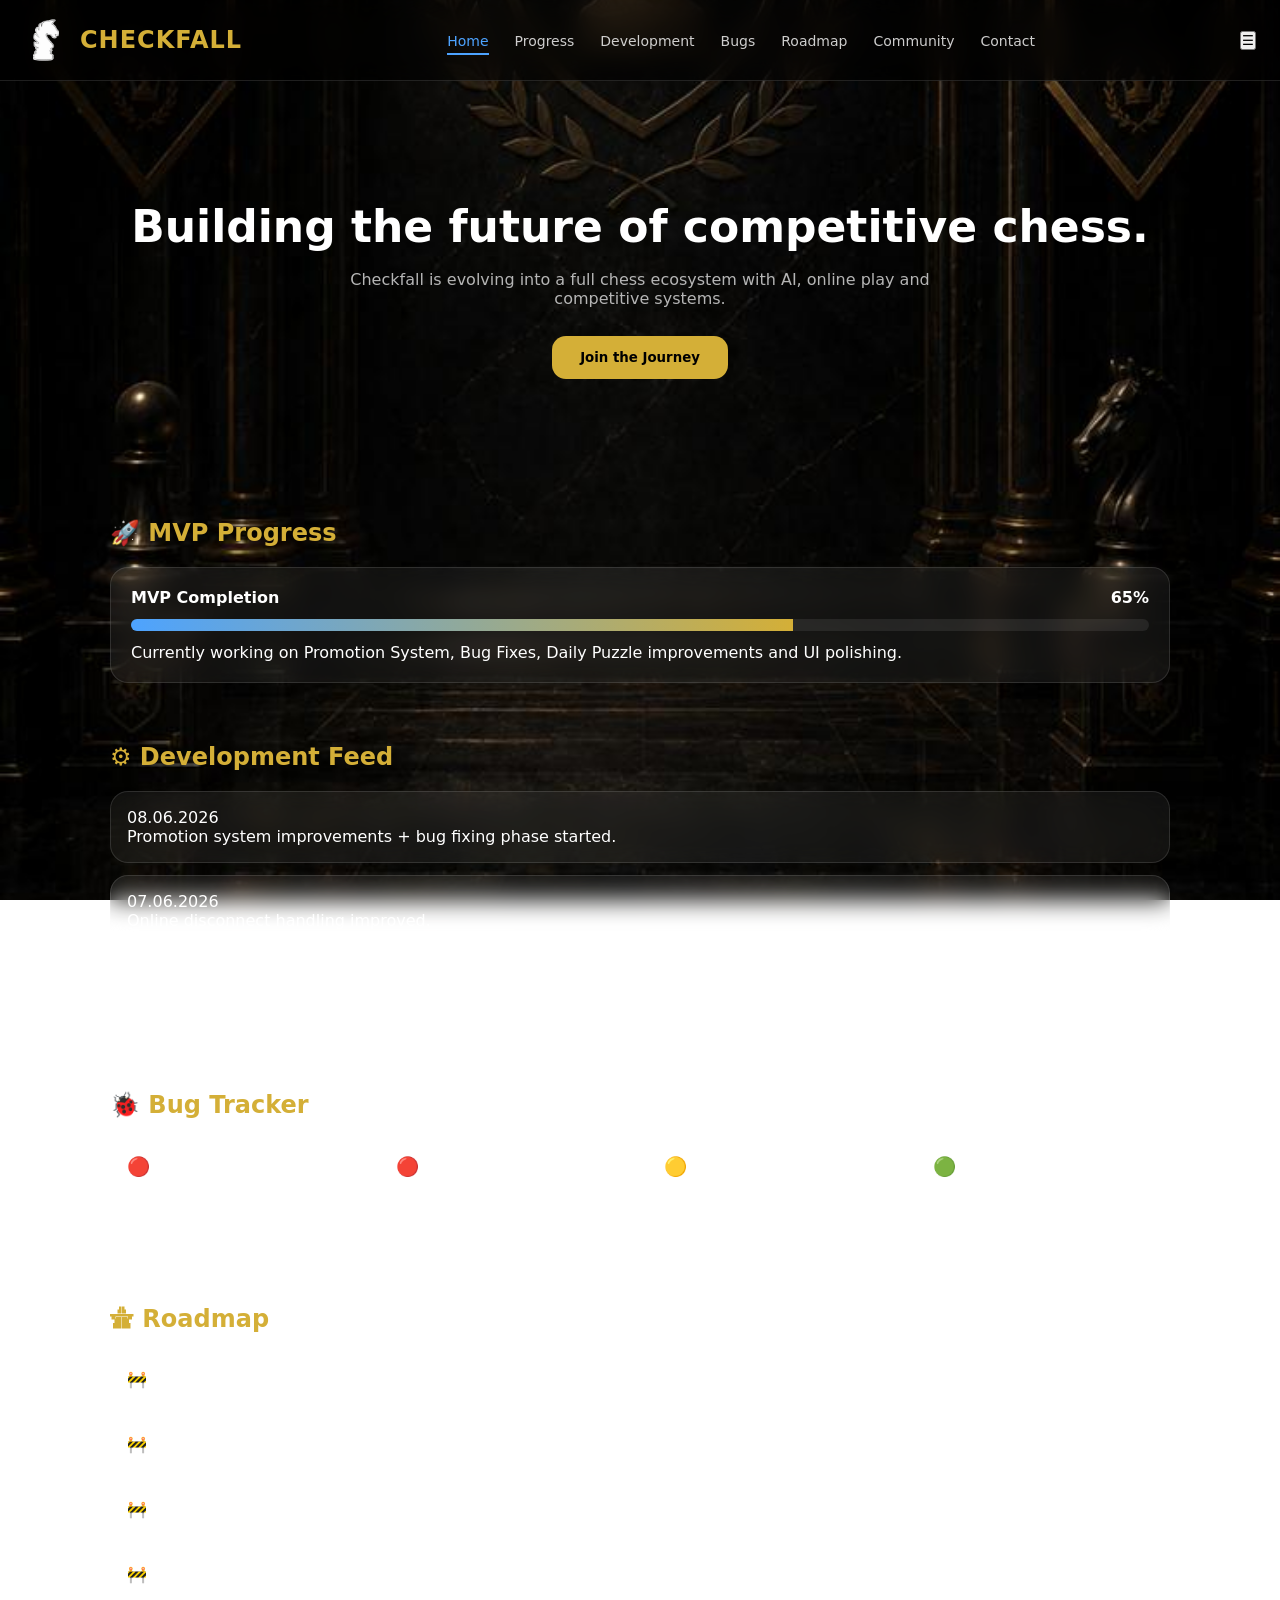
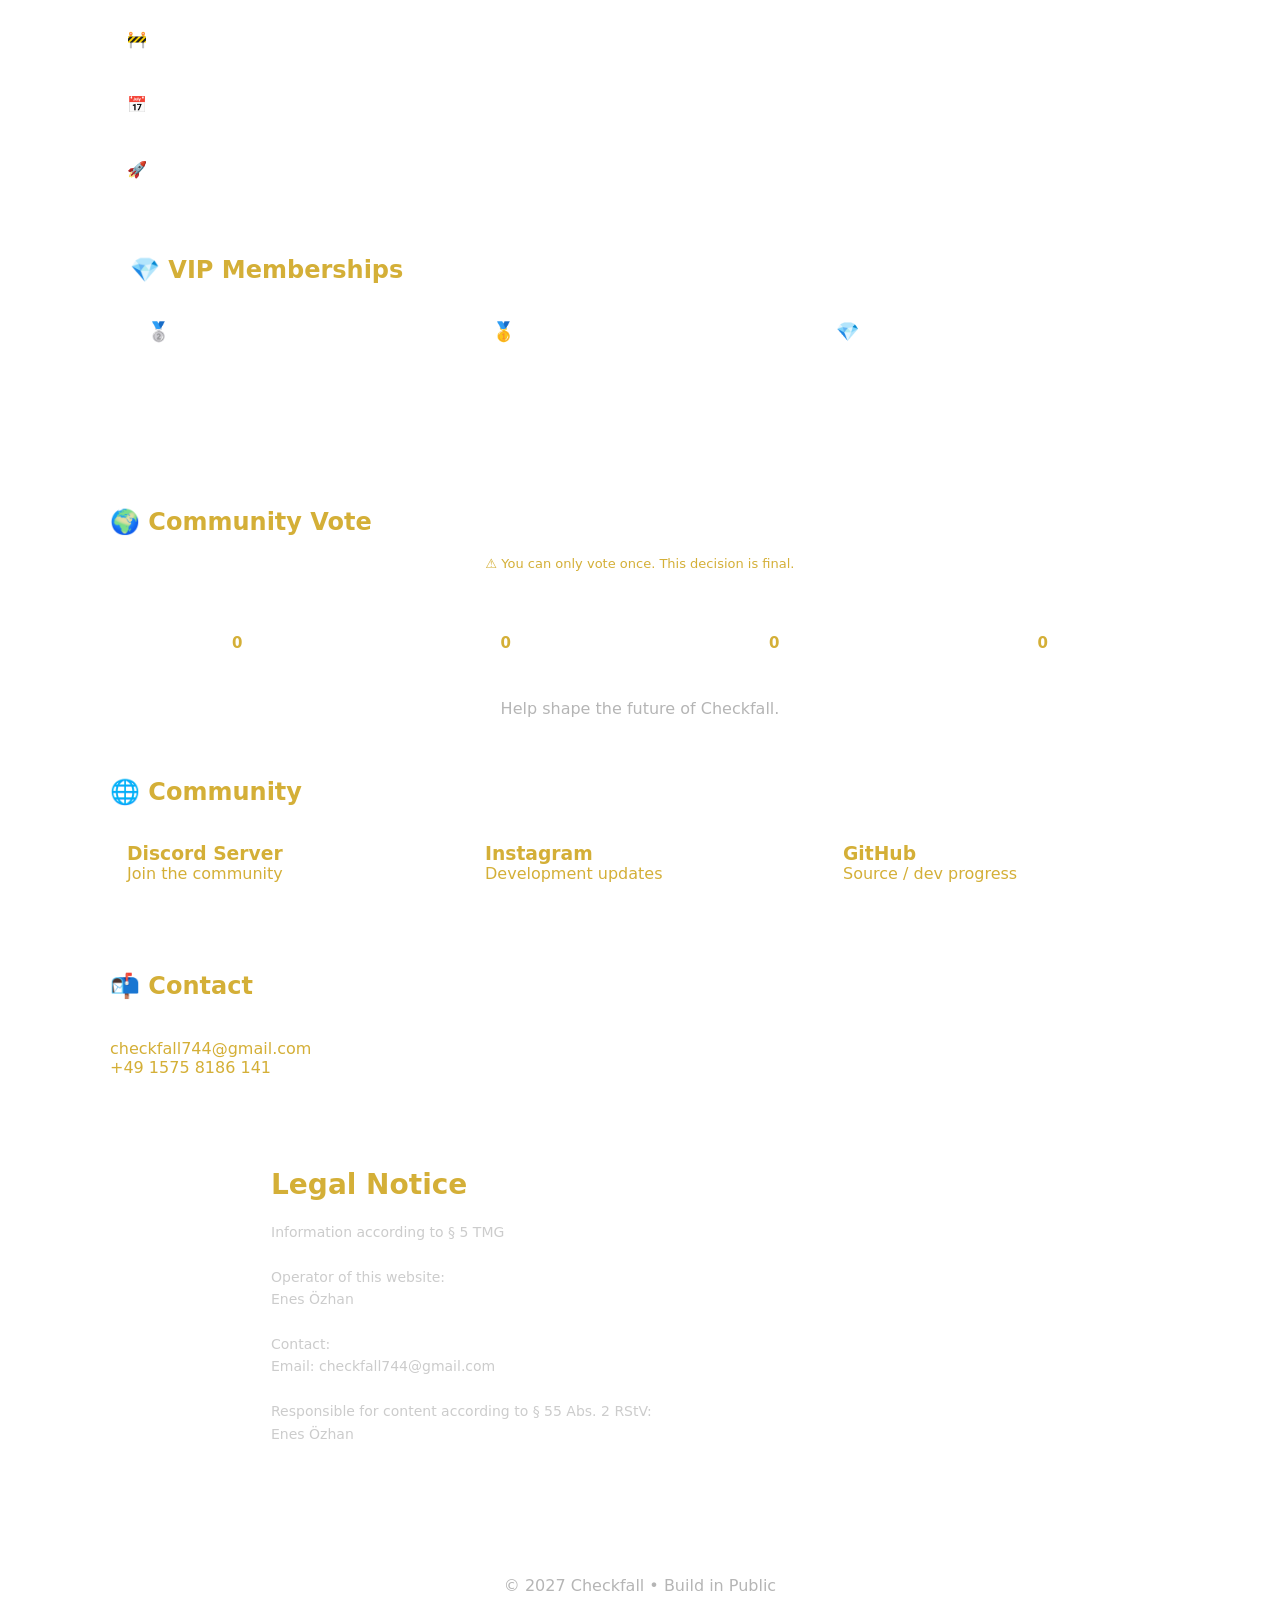
==== index.html @ c83b3245 "Initial Checkfall website" ====
<!DOCTYPE html>
<html lang="de">

<head>
    <meta charset="UTF-8">
    <meta name="viewport" content="width=device-width, initial-scale=1.0">
    <title>Checkfall HQ</title>

    <link rel="icon" href="assets/queen_black.png">
    <link rel="stylesheet" href="style.css">
</head>

<body>

    <div class="overlay"></div>

    <!-- NAVIGATION -->
    <nav>
        <div class="nav-left">
            <img src="assets/knight_white.png" alt="Checkfall Logo" class="logo-img">
            <div class="nav-logo">CHECKFALL</div>
        </div>

        <ul class="nav-links" id="navLinks">
            <li><a href="#home">Home</a></li>
            <li><a href="#progress">Progress</a></li>
            <li><a href="#development">Development</a></li>
            <li><a href="#bugs">Bugs</a></li>
            <li><a href="#roadmap">Roadmap</a></li>
            <li><a href="#community">Community</a></li>
            <li><a href="#contact">Contact</a></li>
        </ul>

        <button class="menu-btn" onclick="toggleMenu()">☰</button>
    </nav>

    <!-- HERO -->
    <header id="home" class="hero">
        <h1>Building the future of competitive chess.</h1>

        <p>
            Checkfall is evolving into a full chess ecosystem with AI, online play and competitive systems.
        </p>

        <button class="cta-btn" onclick="document.getElementById('progress').scrollIntoView({behavior:'smooth'})">
            Join the Journey
        </button>
    </header>

    <!-- PROGRESS -->
    <section id="progress" class="section">
        <h2>🚀 MVP Progress</h2>

        <div class="progress-card">
            <div class="progress-top">
                <span>MVP Completion</span>
                <span>65%</span>
            </div>

            <div class="progress-bar">
                <div class="progress-fill"></div>
            </div>

            <p>
                Currently working on Promotion System, Bug Fixes, Daily Puzzle improvements and UI polishing.
            </p>
        </div>
    </section>

    <!-- DEVELOPMENT -->
    <section id="development" class="section">
        <h2>⚙ Development Feed</h2>

        <div class="timeline-card">
            <span>08.06.2026</span>
            <p>Promotion system improvements + bug fixing phase started.</p>
        </div>

        <div class="timeline-card">
            <span>07.06.2026</span>
            <p>Online disconnect handling improved.</p>
        </div>

        <div class="timeline-card">
            <span>06.06.2026</span>
            <p>Daily Puzzle system optimized.</p>
        </div>
    </section>

    <!-- BUGS -->
    <section id="bugs" class="section">
        <h2>🐞 Bug Tracker</h2>

        <div class="bug-grid">

            <div class="bug-card open">
                <h3>🔴 Open</h3>
                <p>Promotion sometimes freezes game state.</p>
            </div>

            <div class="bug-card open">
                <h3>🔴 Open</h3>
                <p>Move notation occasionally incorrect.</p>
            </div>

            <div class="bug-card progress">
                <h3>🟡 In Progress</h3>
                <p>Local UI improvements for promotion.</p>
            </div>

            <div class="bug-card fixed">
                <h3>🟢 Fixed</h3>
                <p>Disconnect handling works correctly.</p>
            </div>

        </div>
    </section>

    <!-- ROADMAP -->
    <section id="roadmap" class="section">
        <h2>🛣 Roadmap</h2>

        <div class="roadmap-item">🚧 Promotion System Fixes</div>
        <div class="roadmap-item">🚧 Daily Puzzle Improvements</div>
        <div class="roadmap-item">🚧 Clan System</div>
        <div class="roadmap-item">🚧 Friends System</div>
        <div class="roadmap-item">🚧 Ranked Ladder</div>

        <div class="roadmap-item">
            📅 05.02.2027 – business registration
        </div>

        <div class="roadmap-item">
            🚀 05.02.2027 – MVP Release
        </div>

        <section id="vip" class="section">
            <h2>💎 VIP Memberships</h2>

            <div class="bug-grid">

                <div class="bug-card">
                    <h3>🥈 Silber</h3>
                    <p>5,99€ / Monat • 49,99€ / Jahr</p>
                    <p>• Basic KI<br>• 3 Lektionen / Tag<br>• Unbegrenzte Puzzles</p>
                </div>

                <div class="bug-card">
                    <h3>🥇 Gold</h3>
                    <p>8,99€ / Monat • 79,99€ / Jahr</p>
                    <p>• Unbegrenzte KI Analysen<br>• Unbegrenzte Lektionen<br>• Unbegrenzte Puzzles</p>
                </div>

                <div class="bug-card">
                    <h3>💎 Diamant</h3>
                    <p>12,99€ / Monat • 129,99€ / Jahr</p>
                    <p>• Erweiterte KI Analyse<br>• Langzeitstatistiken<br>• Exklusive Items & Badge</p>
                </div>

            </div>
        </section>
    </section>

    <!-- COMMUNITY -->
    <section id="community" class="section">
        <h2>🌍 Community Vote</h2>

        <p class="vote-info">
            ⚠️ You can only vote once. This decision is final.
        </p>

        <div class="vote-grid">

            <button onclick="vote('friends')">
                Friends System
                <span id="friends">0</span>
            </button>

            <button onclick="vote('clans')">
                Clan Wars
                <span id="clans">0</span>
            </button>

            <button onclick="vote('ranked')">
                Ranked Ladder
                <span id="ranked">0</span>
            </button>

            <button onclick="vote('replays')">
                Replays
                <span id="replays">0</span>
            </button>

        </div>

        <p class="community-text">
            Help shape the future of Checkfall.
        </p>

    </section>
    <section class="section" id="socials">
        <h2>🌐 Community</h2>

        <div class="bug-grid">

            <a class="bug-card" href="https://discord.gg/MaJGtqqAk" target="_blank">
                <h3>Discord Server</h3>
                <p>Join the community</p>
            </a>

            <a class="bug-card" href="https://instagram.com/Checkfall" target="_blank">
                <h3>Instagram</h3>
                <p>Development updates</p>
            </a>

            <a class="bug-card" href="https://github.com/eozhan627-ai/Checkfall.git" target="_blank">
                <h3>GitHub</h3>
                <p>Source / dev progress</p>
            </a>

        </div>
    </section>
    <!-- CONTACT -->
    <section id="contact" class="section">
        <h2>📬 Contact</h2>

        <p>Business inquiries:</p>

        <a href="mailto:checkfall744@gmail.com">
            checkfall744@gmail.com
        </a>
        </br>
        <a href="tel:+4915758186141">
            +49 1575 8186 141
        </a>
    </section>
    <section id="impressum">
        <h2>Legal Notice</h2>

        <p>
            Information according to § 5 TMG<br><br>

            Operator of this website:<br>
            Enes Özhan<br><br>

            Contact:<br>
            Email: checkfall744@gmail.com<br><br>

            Responsible for content according to § 55 Abs. 2 RStV:<br>
            Enes Özhan
        </p>
    </section>

    <!-- FOOTER -->
    <footer>
        ©️ 2027 Checkfall • Build in Public
    </footer>

    <!-- SCRIPT -->
    <script src="script.js"></script>

    <!-- POPUP -->
    <div id="popup" class="popup hidden">
        <div class="popup-box">

            <h3 id="popup-title"></h3>
            <p id="popup-text"></p>

            <div class="popup-buttons">

                <button onclick="closePopup()">Cancel</button>

                <button id="confirmVoteBtn">Confirm</button>

            </div>

        </div>
    </div>

</body>

</html>
---- style.css ----
:root {
    --gold: #d4af37;
    --blue: #4da3ff;

    --bg: #07070a;

    --glass: rgba(255, 255, 255, 0.06);
    --glass-strong: rgba(255, 255, 255, 0.1);
    --border: rgba(255, 255, 255, 0.12);

    --text: #ffffff;
    --muted: #b5b5b5;
}

* {
    margin: 0;
    padding: 0;
    box-sizing: border-box;
    font-family: system-ui, -apple-system, sans-serif;
}

html {
    scroll-behavior: smooth;
}

body {
    color: var(--text);
    background:
        
        url("./assets/background.png");

    background-size: cover;
    background-position: center;
    background-attachment: fixed;
}

/* ================= NAV ================= */

nav {
    position: sticky;
    top: 0;
    z-index: 1000;

    display: flex;
    justify-content: space-between;
    align-items: center;

    padding: 18px 24px;

    backdrop-filter: blur(14px);
    background: rgba(0, 0, 0, 0.55);
    border-bottom: 1px solid var(--border);
}

.nav-left {
    display: flex;
    align-items: center;
    gap: 12px;
}

.logo-img {
    width: 44px;
    height: 44px;
    object-fit: contain;
}

.nav-logo {
    font-size: 24px;
    font-weight: 800;
    color: var(--gold);
    letter-spacing: 1px;
}

.nav-links {
    display: flex;
    gap: 26px;
    list-style: none;
}

.nav-links a {
    text-decoration: none;
    color: var(--text);
    font-size: 14px;
    opacity: 0.8;
    transition: 0.2s;
    padding-bottom: 4px;
}

.nav-links a:hover {
    opacity: 1;
}

.nav-links a.active {
    color: var(--blue);
    border-bottom: 2px solid var(--blue);
    opacity: 1;
}

/* ================= HERO ================= */

.hero {
    text-align: center;
    padding: 120px 20px 80px;
}

.hero h1 {
    font-size: 44px;
    margin-bottom: 18px;
}

.hero p {
    color: var(--muted);
    max-width: 650px;
    margin: 0 auto;
}

.cta-btn {
    margin-top: 28px;
    padding: 14px 28px;

    border: none;
    border-radius: 14px;

    background: var(--gold);
    font-weight: 700;
    cursor: pointer;

    transition: 0.2s;
}

.cta-btn:hover {
    transform: translateY(-2px);
}

/* ================= SECTIONS ================= */

.section {
    max-width: 1100px;
    margin: 60px auto;
    padding: 0 20px;
}

.section h2 {
    color: var(--gold);
    margin-bottom: 20px;
}

/* ================= PROGRESS ================= */

.progress-card {
    background: var(--glass);
    border: 1px solid var(--border);
    border-radius: 18px;
    padding: 20px;

    backdrop-filter: blur(12px);
}

.progress-top {
    display: flex;
    justify-content: space-between;
    margin-bottom: 12px;
    font-weight: 600;
}

.progress-bar {
    width: 100%;
    height: 12px;
    border-radius: 999px;
    background: rgba(255, 255, 255, 0.08);
    overflow: hidden;
    margin-bottom: 12px;
}

.hidden {
    display: none !important;
}

.progress-fill {
    width: 65%;
    height: 100%;
    background: linear-gradient(90deg, var(--blue), var(--gold));
}

/* ================= CARDS ================= */

.timeline-card,
.bug-card,
.vote-grid button,
.roadmap-item {
    background: var(--glass);
    border: 1px solid var(--border);
    border-radius: 18px;
    padding: 16px;
    margin-bottom: 12px;

    backdrop-filter: blur(12px);

    transition: 0.2s;
}

.timeline-card:hover,
.bug-card:hover,
.vote-grid button:hover,
.roadmap-item:hover {
    transform: translateY(-4px);
    background: var(--glass-strong);
}

/* ================= BUG GRID ================= */

.bug-grid {
    display: grid;
    grid-template-columns: repeat(auto-fit, minmax(240px, 1fr));
    gap: 14px;
}

/* ================= VOTE ================= */

.vote-info {
    text-align: center;
    margin-bottom: 18px;
    color: var(--gold);
    font-size: 13px;
}

.vote-grid {
    display: grid;
    grid-template-columns: repeat(auto-fit, minmax(220px, 1fr));
    gap: 14px;
}

.vote-grid button {
    cursor: pointer;
    color: white;
    font-size: 15px;
}

.vote-grid span {
    display: block;
    margin-top: 10px;
    color: var(--gold);
    font-weight: 700;
}

.community-text {
    text-align: center;
    margin-top: 18px;
    color: var(--muted);
}

/* ================= CONTACT ================= */

#contact a {
    color: var(--gold);
    text-decoration: none;
}

a {
    color: var(--gold);
    text-decoration: none;
    transition: 0.2s;
}

/* IMPRESSUM */

#impressum {
    max-width: 800px;
    margin: 60px auto;
    padding: 30px;

    background: var(--glass);
    border: 1px solid var(--border);
    border-radius: 20px;

    backdrop-filter: blur(12px);
}

#impressum h2 {
    color: var(--gold);
    margin-bottom: 20px;
    font-size: 28px;
}

#impressum p {
    color: #ccc;
    line-height: 1.6;
    font-size: 14px;
}

/* Optional: Link im Footer */
footer a {
    color: var(--gold);
    text-decoration: none;
    transition: 0.2s;
}

footer a:hover {
    color: #fff;
}

a:hover {
    color: #fff;
}

/* ================= FOOTER ================= */

footer {
    text-align: center;
    padding: 40px;
    color: var(--muted);
}

/* ================= POPUP ================= */

.popup {
    position: fixed;
    inset: 0;
    z-index: 9999;

    display: flex;
    justify-content: center;
    align-items: center;

    background: rgba(0, 0, 0, 0.6);
}

.popup-box {
    background: rgba(15, 15, 15, 0.95);
    border: 1px solid var(--border);
    border-radius: 16px;

    padding: 20px;
    min-width: 280px;

    text-align: center;
}

.popup-buttons {
    display: flex;
    gap: 10px;
    margin-top: 15px;
    justify-content: center;
}

.popup-box button {
    padding: 10px 14px;
    border: none;
    border-radius: 10px;
    cursor: pointer;
    font-weight: 600;
}

#confirmVoteBtn {
    background: var(--gold);
}

.popup-box button:first-child {
    background: rgba(255, 255, 255, 0.1);
    color: white;
}

/* ================= MOBILE ================= */

@media (max-width: 768px) {
    .nav-links {
        display: none;
    }

    .hero h1 {
        font-size: 32px;
    }
}
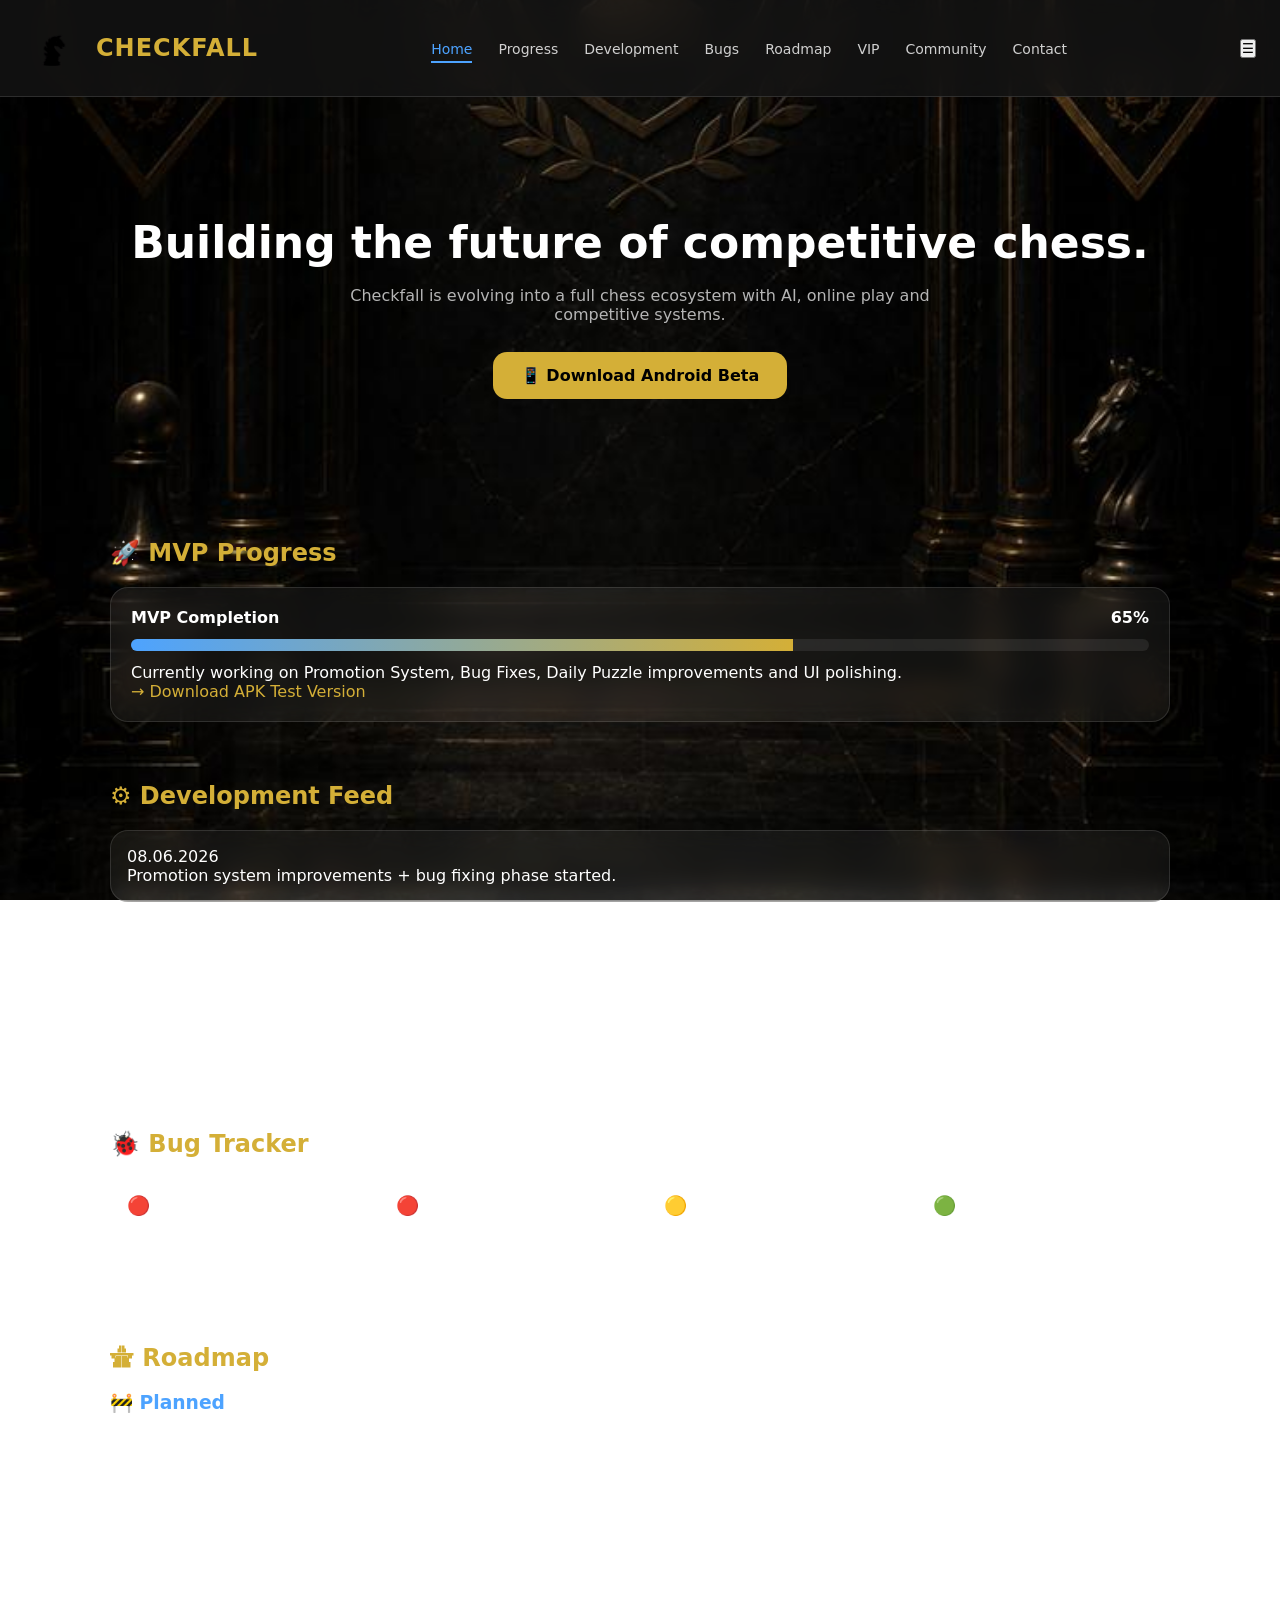
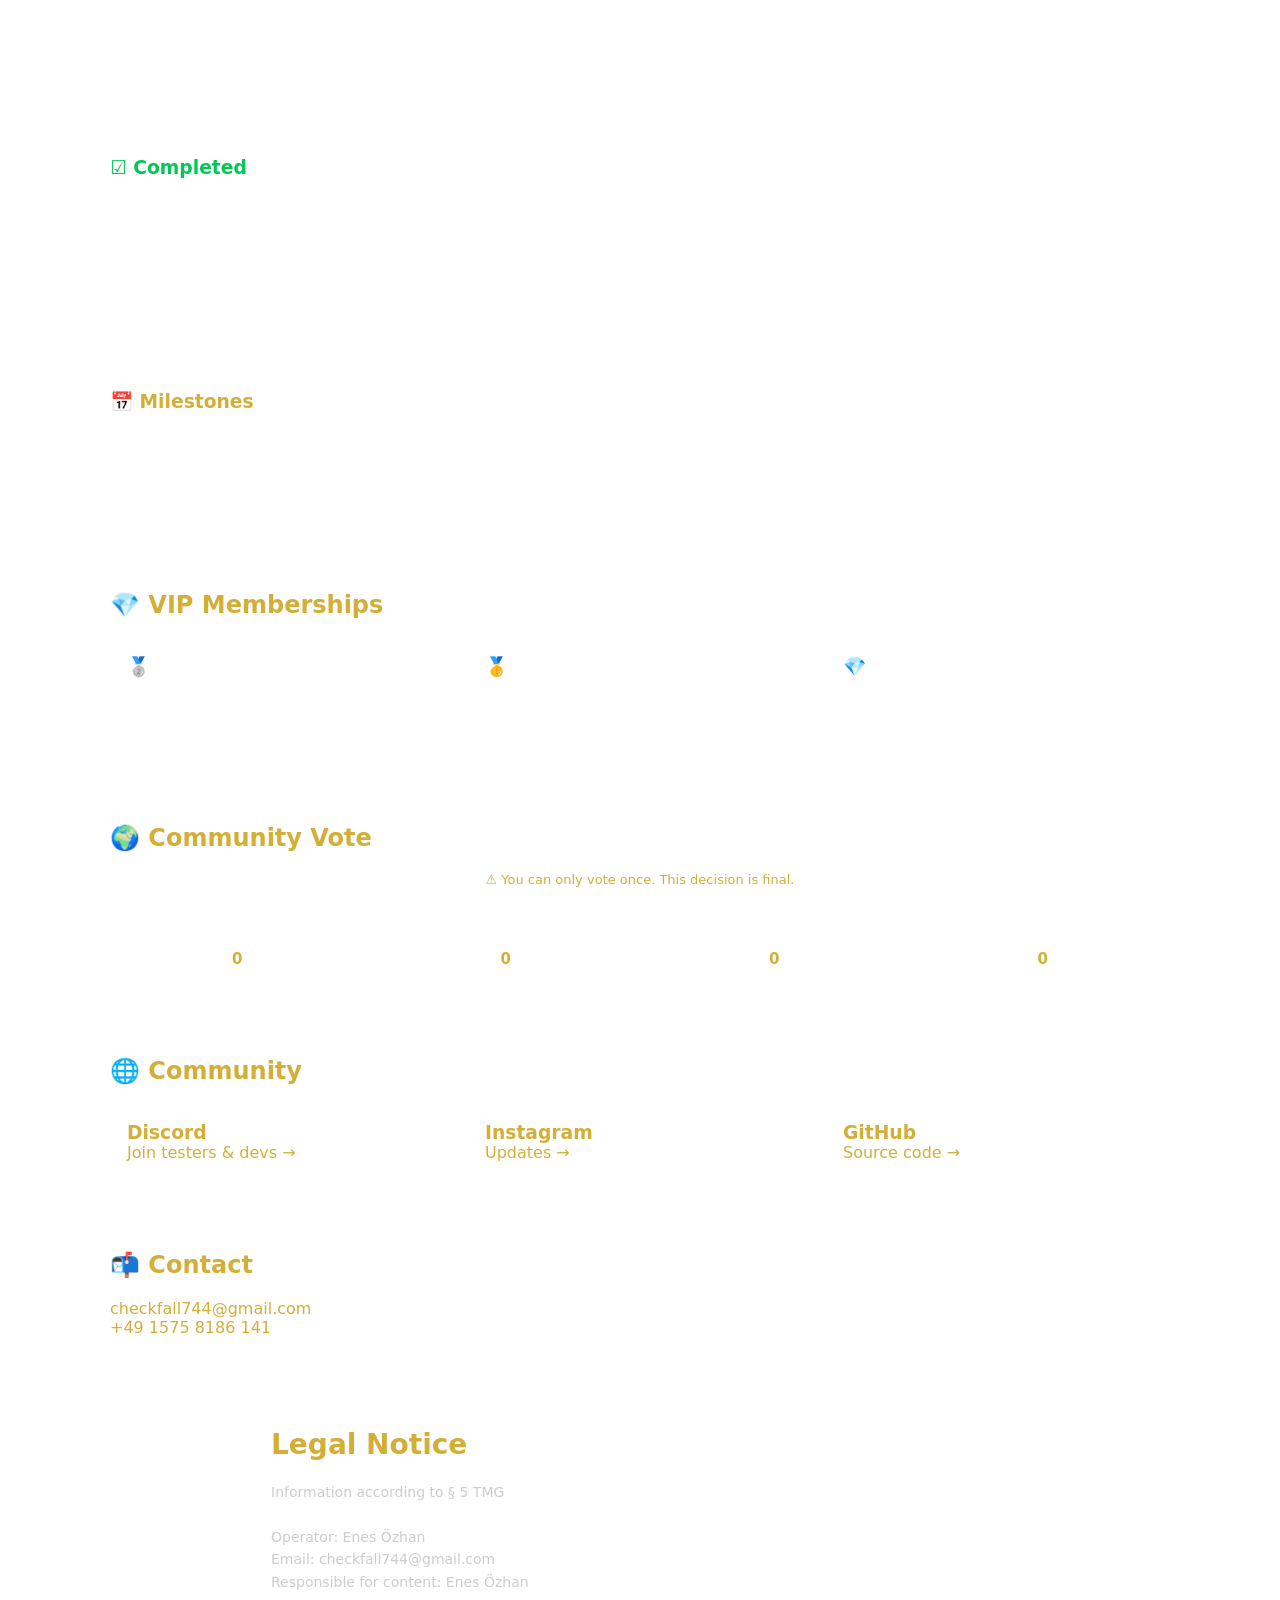
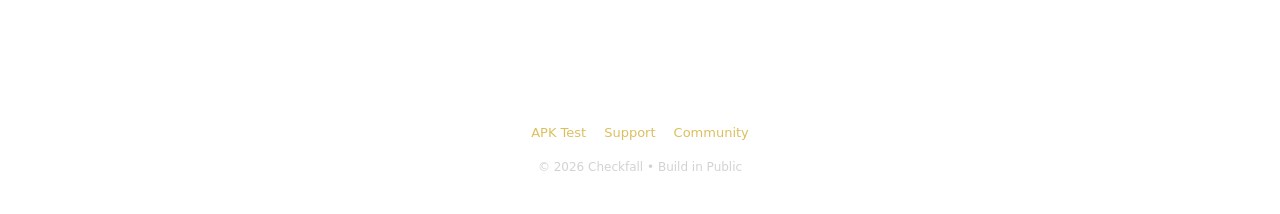
==== commit 4aa75bcf: "Launch-ready" ====
--- a/index.html
+++ b/index.html
@@ -1,5 +1,5 @@
 <!DOCTYPE html>
-<html lang="de">
+<html lang="en">
 
 <head>
     <meta charset="UTF-8">
@@ -17,7 +17,7 @@
     <!-- NAVIGATION -->
     <nav>
         <div class="nav-left">
-            <img src="assets/knight_white.png" alt="Checkfall Logo" class="logo-img">
+            <img src="assets/android-icon-foreground.png" alt="Checkfall Logo" class="logo-img">
             <div class="nav-logo">CHECKFALL</div>
         </div>
 
@@ -27,6 +27,7 @@
             <li><a href="#development">Development</a></li>
             <li><a href="#bugs">Bugs</a></li>
             <li><a href="#roadmap">Roadmap</a></li>
+            <li><a href="#vip">VIP</a></li>
             <li><a href="#community">Community</a></li>
             <li><a href="#contact">Contact</a></li>
         </ul>
@@ -42,9 +43,10 @@
             Checkfall is evolving into a full chess ecosystem with AI, online play and competitive systems.
         </p>
 
-        <button class="cta-btn" onclick="document.getElementById('progress').scrollIntoView({behavior:'smooth'})">
-            Join the Journey
-        </button>
+        <!-- 🔥 MAIN CTA -->
+        <a class="cta-btn" href="https://tinyurl.com/checkfalltest" target="_blank">
+            📱 Download Android Beta
+        </a>
     </header>
 
     <!-- PROGRESS -->
@@ -64,6 +66,12 @@
             <p>
                 Currently working on Promotion System, Bug Fixes, Daily Puzzle improvements and UI polishing.
             </p>
+
+            <p>
+                <a href="https://tinyurl.com/checkfalltest" target="_blank">
+                    → Download APK Test Version
+                </a>
+            </p>
         </div>
     </section>
 
@@ -105,7 +113,7 @@
 
             <div class="bug-card progress">
                 <h3>🟡 In Progress</h3>
-                <p>Local UI improvements for promotion.</p>
+                <p>UI improvements for promotion system.</p>
             </div>
 
             <div class="bug-card fixed">
@@ -120,45 +128,59 @@
     <section id="roadmap" class="section">
         <h2>🛣 Roadmap</h2>
 
-        <div class="roadmap-item">🚧 Promotion System Fixes</div>
-        <div class="roadmap-item">🚧 Daily Puzzle Improvements</div>
-        <div class="roadmap-item">🚧 Clan System</div>
-        <div class="roadmap-item">🚧 Friends System</div>
-        <div class="roadmap-item">🚧 Ranked Ladder</div>
+        <!-- 🚧 PLANNED -->
+        <h3 style="color:#4da3ff;">🚧 Planned</h3>
+
+        <div class="roadmap-item">Clan System</div>
+        <div class="roadmap-item">Friends System</div>
+        <div class="roadmap-item">Ranked Ladder</div>
+        <div class="roadmap-item">Daily Puzzle Improvements</div>
+        <div class="roadmap-item">Promotion System Fixes</div>
+
+        <!-- ☑ DONE -->
+        <h3 style="color:#00c853; margin-top:30px;">☑ Completed</h3>
+
+        <div class="roadmap-item">Core Multiplayer System</div>
+        <div class="roadmap-item">Basic Bot Integration</div>
+        <div class="roadmap-item">Initial MVP Framework</div>
+
+        <!-- 📅 MILESTONE -->
+        <h3 style="color:#d4af37; margin-top:30px;">📅 Milestones</h3>
 
         <div class="roadmap-item">
-            📅 05.02.2027 – business registration
+            05.02.2027 – Business Registration
         </div>
 
         <div class="roadmap-item">
-            🚀 05.02.2027 – MVP Release
-        </div>
-
-        <section id="vip" class="section">
-            <h2>💎 VIP Memberships</h2>
-
-            <div class="bug-grid">
-
-                <div class="bug-card">
-                    <h3>🥈 Silber</h3>
-                    <p>5,99€ / Monat • 49,99€ / Jahr</p>
-                    <p>• Basic KI<br>• 3 Lektionen / Tag<br>• Unbegrenzte Puzzles</p>
-                </div>
-
-                <div class="bug-card">
-                    <h3>🥇 Gold</h3>
-                    <p>8,99€ / Monat • 79,99€ / Jahr</p>
-                    <p>• Unbegrenzte KI Analysen<br>• Unbegrenzte Lektionen<br>• Unbegrenzte Puzzles</p>
-                </div>
-
-                <div class="bug-card">
-                    <h3>💎 Diamant</h3>
-                    <p>12,99€ / Monat • 129,99€ / Jahr</p>
-                    <p>• Erweiterte KI Analyse<br>• Langzeitstatistiken<br>• Exklusive Items & Badge</p>
-                </div>
-
-            </div>
-        </section>
+            05.02.2027 – MVP Release Target
+        </div>
+    </section>
+
+    <!-- VIP -->
+    <section id="vip" class="section">
+        <h2>💎 VIP Memberships</h2>
+
+        <div class="bug-grid">
+
+            <div class="bug-card">
+                <h3>🥈 Silver</h3>
+                <p>5,99€ / month • 49,99€ / year</p>
+                <p>Basic AI • 3 Lessons/day • Unlimited Puzzles</p>
+            </div>
+
+            <div class="bug-card">
+                <h3>🥇 Gold</h3>
+                <p>8,99€ / month • 79,99€ / year</p>
+                <p>Unlimited AI • Unlimited Lessons • Unlimited Puzzles</p>
+            </div>
+
+            <div class="bug-card">
+                <h3>💎 Diamant</h3>
+                <p>12,99€ / month • 129,99€ / year</p>
+                <p>Advanced AI • Stats • Exclusive Items & Badge</p>
+            </div>
+
+        </div>
     </section>
 
     <!-- COMMUNITY -->
@@ -171,106 +193,95 @@
 
         <div class="vote-grid">
 
-            <button onclick="vote('friends')">
-                Friends System
-                <span id="friends">0</span>
-            </button>
-
-            <button onclick="vote('clans')">
-                Clan Wars
-                <span id="clans">0</span>
-            </button>
-
-            <button onclick="vote('ranked')">
-                Ranked Ladder
-                <span id="ranked">0</span>
-            </button>
-
-            <button onclick="vote('replays')">
-                Replays
-                <span id="replays">0</span>
-            </button>
-
-        </div>
-
-        <p class="community-text">
-            Help shape the future of Checkfall.
-        </p>
-
-    </section>
+            <button onclick="vote('friends')">Friends <span id="friends">0</span></button>
+            <button onclick="vote('clans')">Clans <span id="clans">0</span></button>
+            <button onclick="vote('ranked')">Ranked <span id="ranked">0</span></button>
+            <button onclick="vote('replays')">Replays <span id="replays">0</span></button>
+
+        </div>
+    </section>
+
+    <!-- SOCIALS -->
     <section class="section" id="socials">
         <h2>🌐 Community</h2>
 
         <div class="bug-grid">
 
             <a class="bug-card" href="https://discord.gg/MaJGtqqAk" target="_blank">
-                <h3>Discord Server</h3>
-                <p>Join the community</p>
+                <h3>Discord</h3>
+                <p>Join testers & devs →</p>
             </a>
 
             <a class="bug-card" href="https://instagram.com/Checkfall" target="_blank">
                 <h3>Instagram</h3>
-                <p>Development updates</p>
+                <p>Updates →</p>
             </a>
 
             <a class="bug-card" href="https://github.com/eozhan627-ai/Checkfall.git" target="_blank">
                 <h3>GitHub</h3>
-                <p>Source / dev progress</p>
+                <p>Source code →</p>
             </a>
 
         </div>
     </section>
+
     <!-- CONTACT -->
     <section id="contact" class="section">
         <h2>📬 Contact</h2>
 
-        <p>Business inquiries:</p>
-
         <a href="mailto:checkfall744@gmail.com">
             checkfall744@gmail.com
         </a>
-        </br>
+        <br>
         <a href="tel:+4915758186141">
             +49 1575 8186 141
         </a>
     </section>
-    <section id="impressum">
+
+    <!-- IMPRESSUM -->
+    <section id="impressum" class="section">
         <h2>Legal Notice</h2>
 
         <p>
             Information according to § 5 TMG<br><br>
-
-            Operator of this website:<br>
-            Enes Özhan<br><br>
-
-            Contact:<br>
-            Email: checkfall744@gmail.com<br><br>
-
-            Responsible for content according to § 55 Abs. 2 RStV:<br>
-            Enes Özhan
+            Operator: Enes Özhan<br>
+            Email: checkfall744@gmail.com<br>
+            Responsible for content: Enes Özhan
         </p>
     </section>
 
     <!-- FOOTER -->
-    <footer>
-        ©️ 2027 Checkfall • Build in Public
+    <footer class="footer">
+
+        <div class="footer-links">
+            <a href="https://tinyurl.com/checkfalltest" target="_blank">APK Test</a>
+            <a href="mailto:checkfall744@gmail.com">Support</a>
+            <a href="https://discord.gg/MaJGtqqAk">Community</a>
+        </div>
+
+        <p class="footer-copy">
+            © 2026 Checkfall • Build in Public
+        </p>
+
     </footer>
 
-    <!-- SCRIPT -->
     <script src="script.js"></script>
-
-    <!-- POPUP -->
     <div id="popup" class="popup hidden">
         <div class="popup-box">
 
             <h3 id="popup-title"></h3>
+
             <p id="popup-text"></p>
 
             <div class="popup-buttons">
 
-                <button onclick="closePopup()">Cancel</button>
-
-                <button id="confirmVoteBtn">Confirm</button>
+                <button onclick="closePopup()">
+                    Cancel
+                </button>
+
+                <button id="confirmVoteBtn">
+                    Confirm
+                </button>
 
             </div>
 
--- a/style.css
+++ b/style.css
@@ -26,7 +26,7 @@
 body {
     color: var(--text);
     background:
-        
+
         url("./assets/background.png");
 
     background-size: cover;
@@ -48,7 +48,7 @@
     padding: 18px 24px;
 
     backdrop-filter: blur(14px);
-    background: rgba(0, 0, 0, 0.55);
+    background: rgba(20, 20, 20, 0.8);
     border-bottom: 1px solid var(--border);
 }
 
@@ -59,12 +59,83 @@
 }
 
 .logo-img {
-    width: 44px;
-    height: 44px;
+    width: 70px;
+    height: 70px;
     object-fit: contain;
+
+
+}
+
+.logo-img {
+    width: 60px;
+    height: 60px;
+    object-fit: contain;
+
+    animation: glow 2s infinite ease-in-out;
+}
+
+@keyframes glow {
+    0% {
+        filter: drop-shadow(0 0 4px rgba(212, 175, 55, 0.3));
+    }
+
+    50% {
+        filter: drop-shadow(0 0 14px rgba(77, 163, 255, 0.8));
+    }
+
+    100% {
+        filter: drop-shadow(0 0 4px rgba(212, 175, 55, 0.3));
+    }
+}
+
+.footer {
+    text-align: center;
+    padding: 40px 20px;
+    color: var(--muted);
+    border-top: 1px solid var(--border);
+    margin-top: 60px;
+}
+
+.footer-links {
+    display: flex;
+    flex-wrap: wrap;
+    justify-content: center;
+    gap: 18px;
+    margin-bottom: 20px;
+}
+
+.footer-links a {
+    font-size: 13px;
+    opacity: 0.8;
+}
+
+.footer-links a:hover {
+    opacity: 1;
+    color: var(--blue);
+}
+
+.footer-donate {
+    margin-bottom: 15px;
+}
+
+.donate-btn {
+    display: inline-block;
+    margin-top: 8px;
+    padding: 10px 16px;
+    border-radius: 12px;
+    background: linear-gradient(90deg, var(--gold), var(--blue));
+    color: black;
+    font-weight: 700;
+    font-size: 13px;
+}
+
+.footer-copy {
+    font-size: 12px;
+    opacity: 0.6;
 }
 
 .nav-logo {
+
     font-size: 24px;
     font-weight: 800;
     color: var(--gold);
@@ -75,6 +146,33 @@
     display: flex;
     gap: 26px;
     list-style: none;
+}
+
+.cta-btn {
+    display: inline-block;
+    margin-top: 28px;
+    padding: 14px 28px;
+
+    border: none;
+    border-radius: 14px;
+
+    background: var(--gold);
+    color: black;
+    font-weight: 700;
+    text-decoration: none;
+    cursor: pointer;
+
+    transition: 0.2s;
+}
+
+.cta-btn:hover {
+    transform: translateY(-2px);
+}
+
+@media (hover: none) {
+    .cta-btn:hover {
+        transform: none;
+    }
 }
 
 .nav-links a {
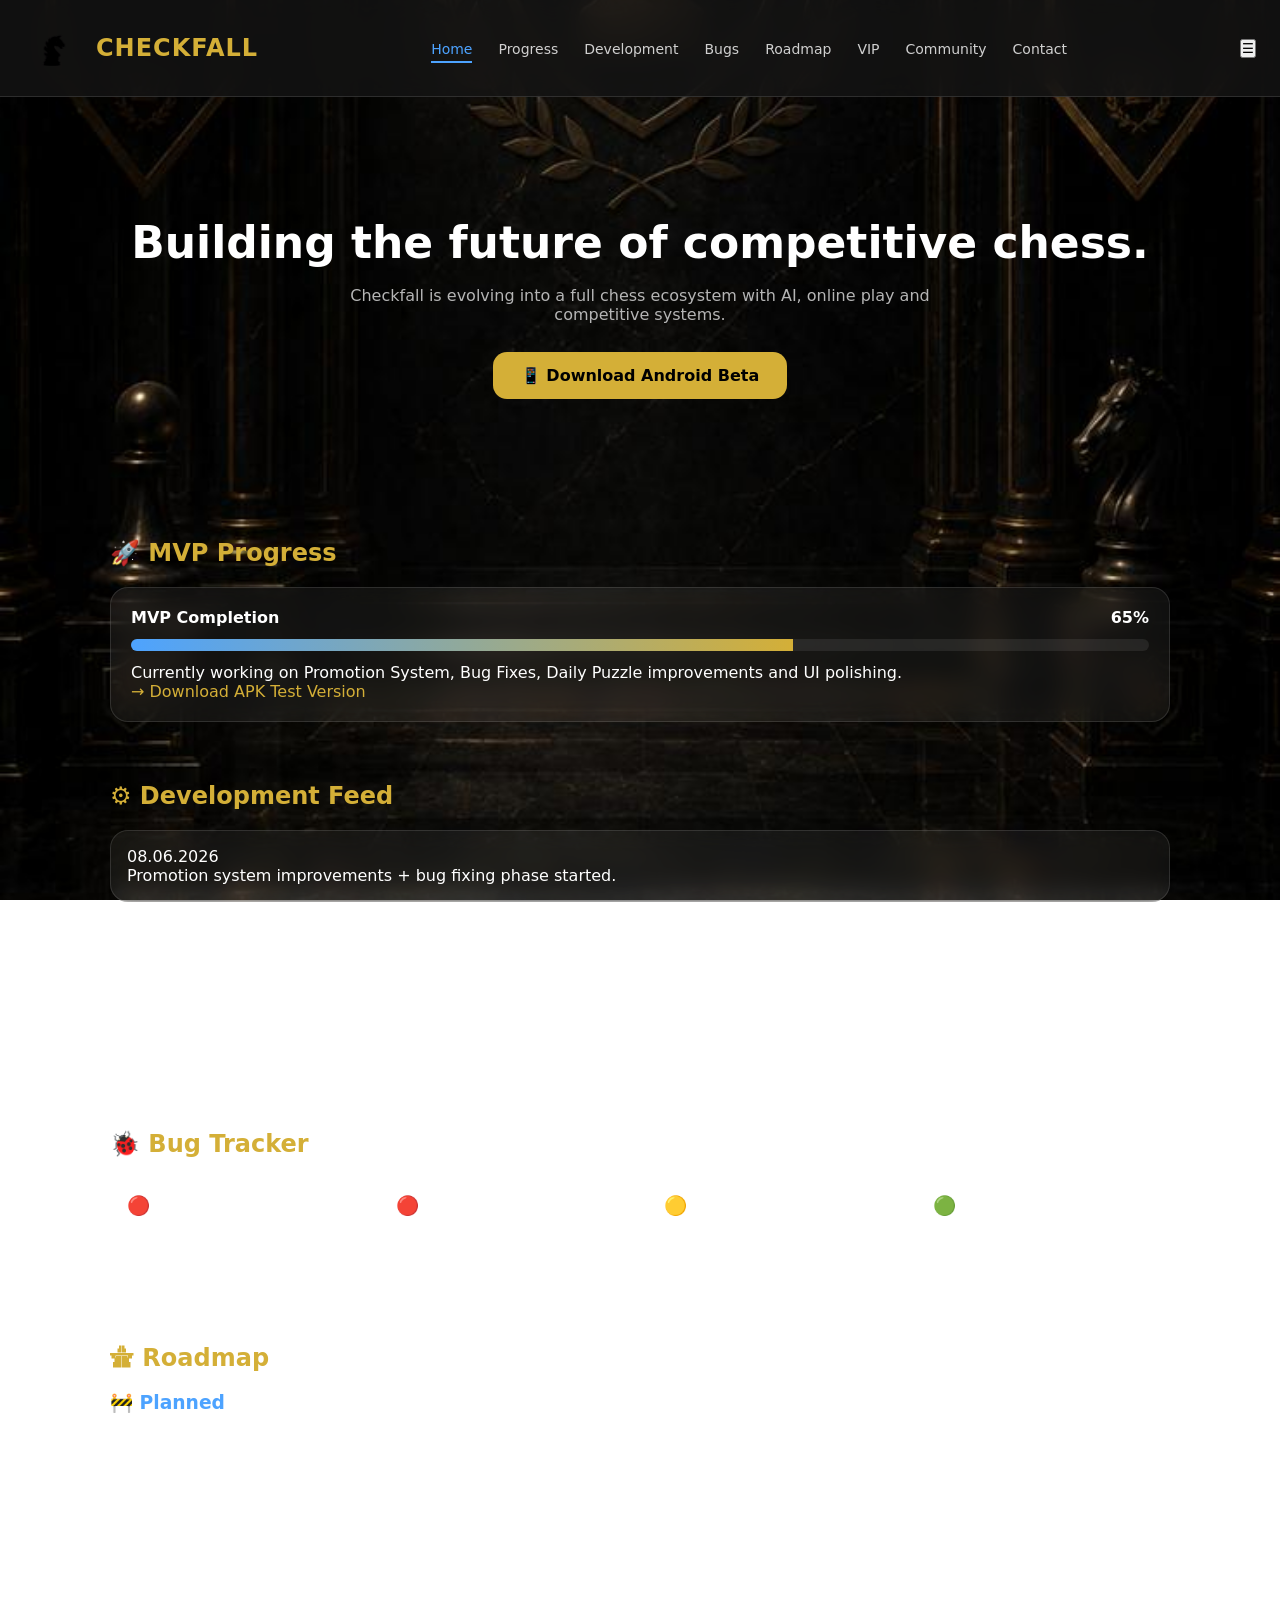
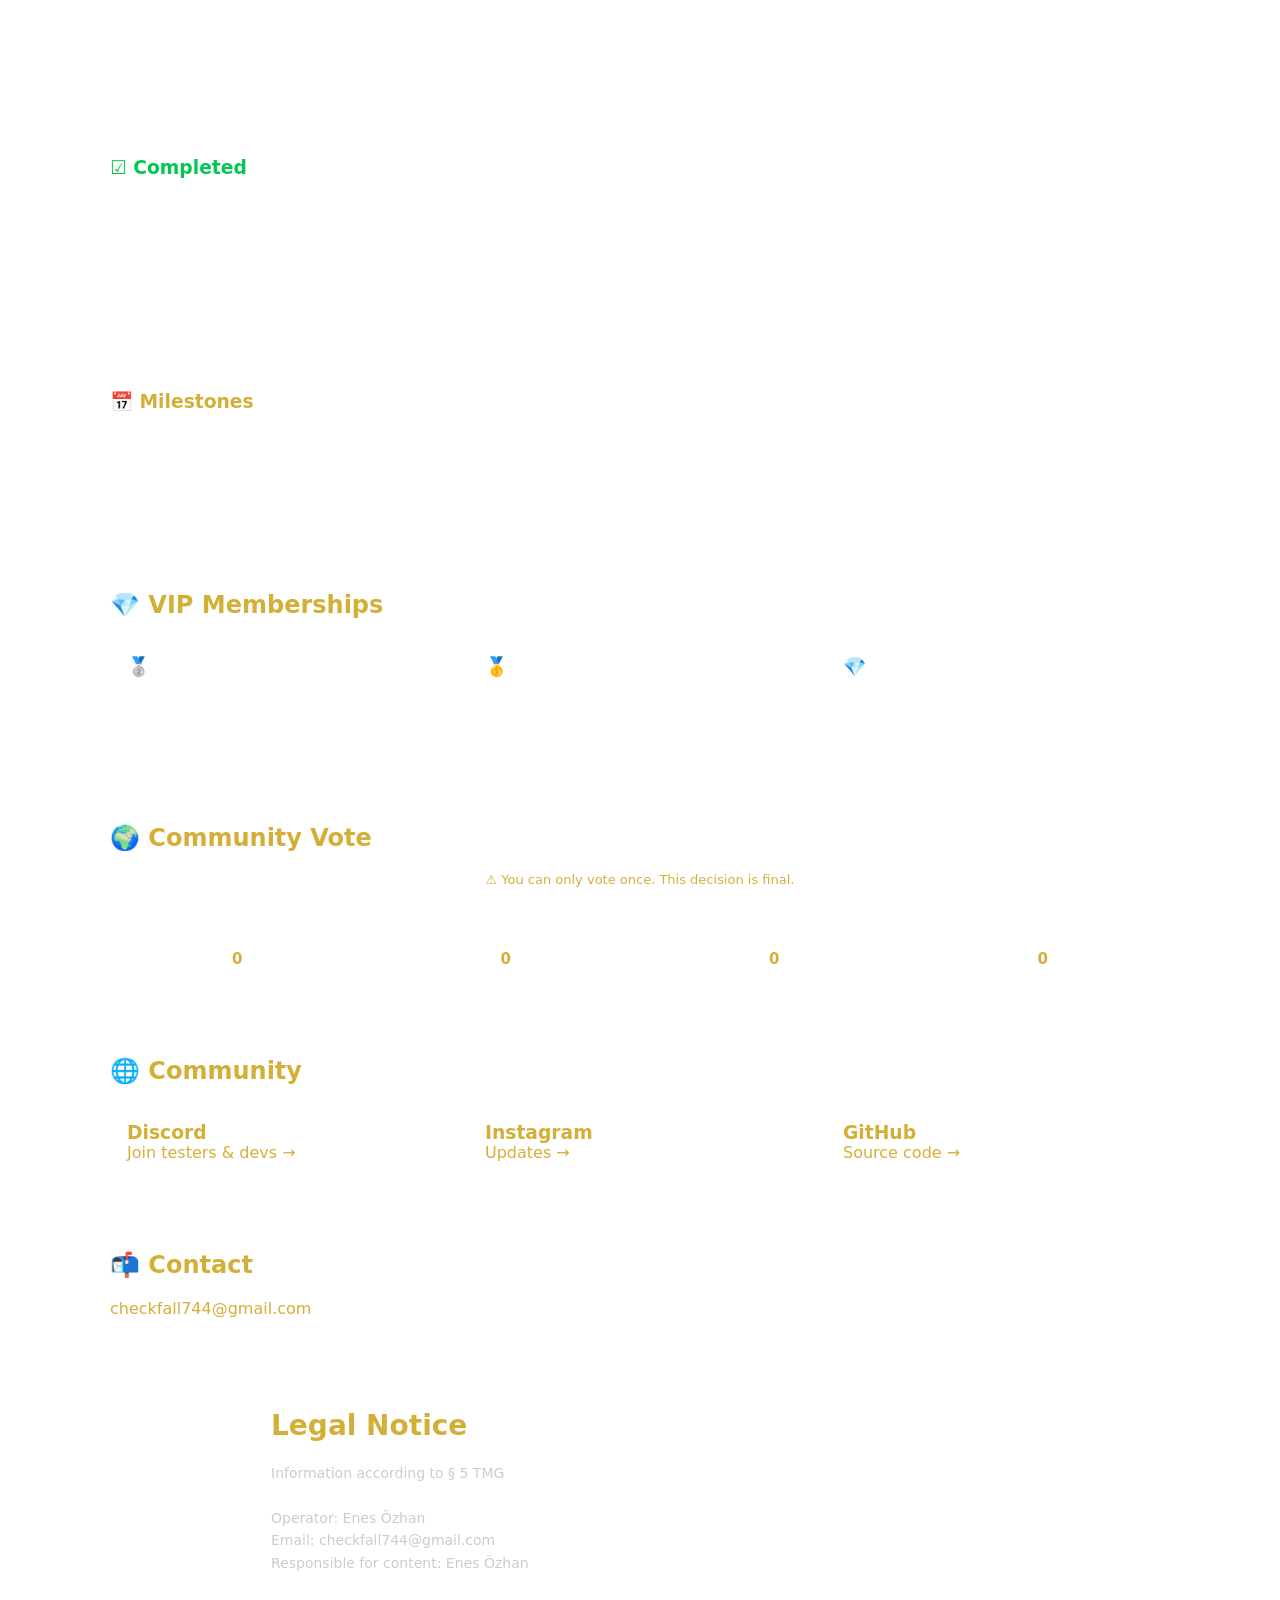
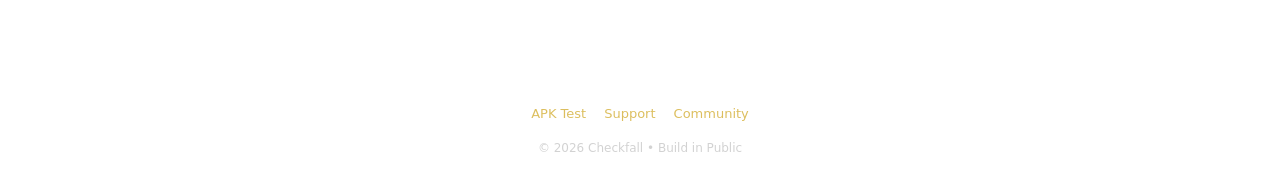
==== commit 7d796514: "Launch-ready 2" ====
--- a/index.html
+++ b/index.html
@@ -232,10 +232,7 @@
         <a href="mailto:checkfall744@gmail.com">
             checkfall744@gmail.com
         </a>
-        <br>
-        <a href="tel:+4915758186141">
-            +49 1575 8186 141
-        </a>
+
     </section>
 
     <!-- IMPRESSUM -->
